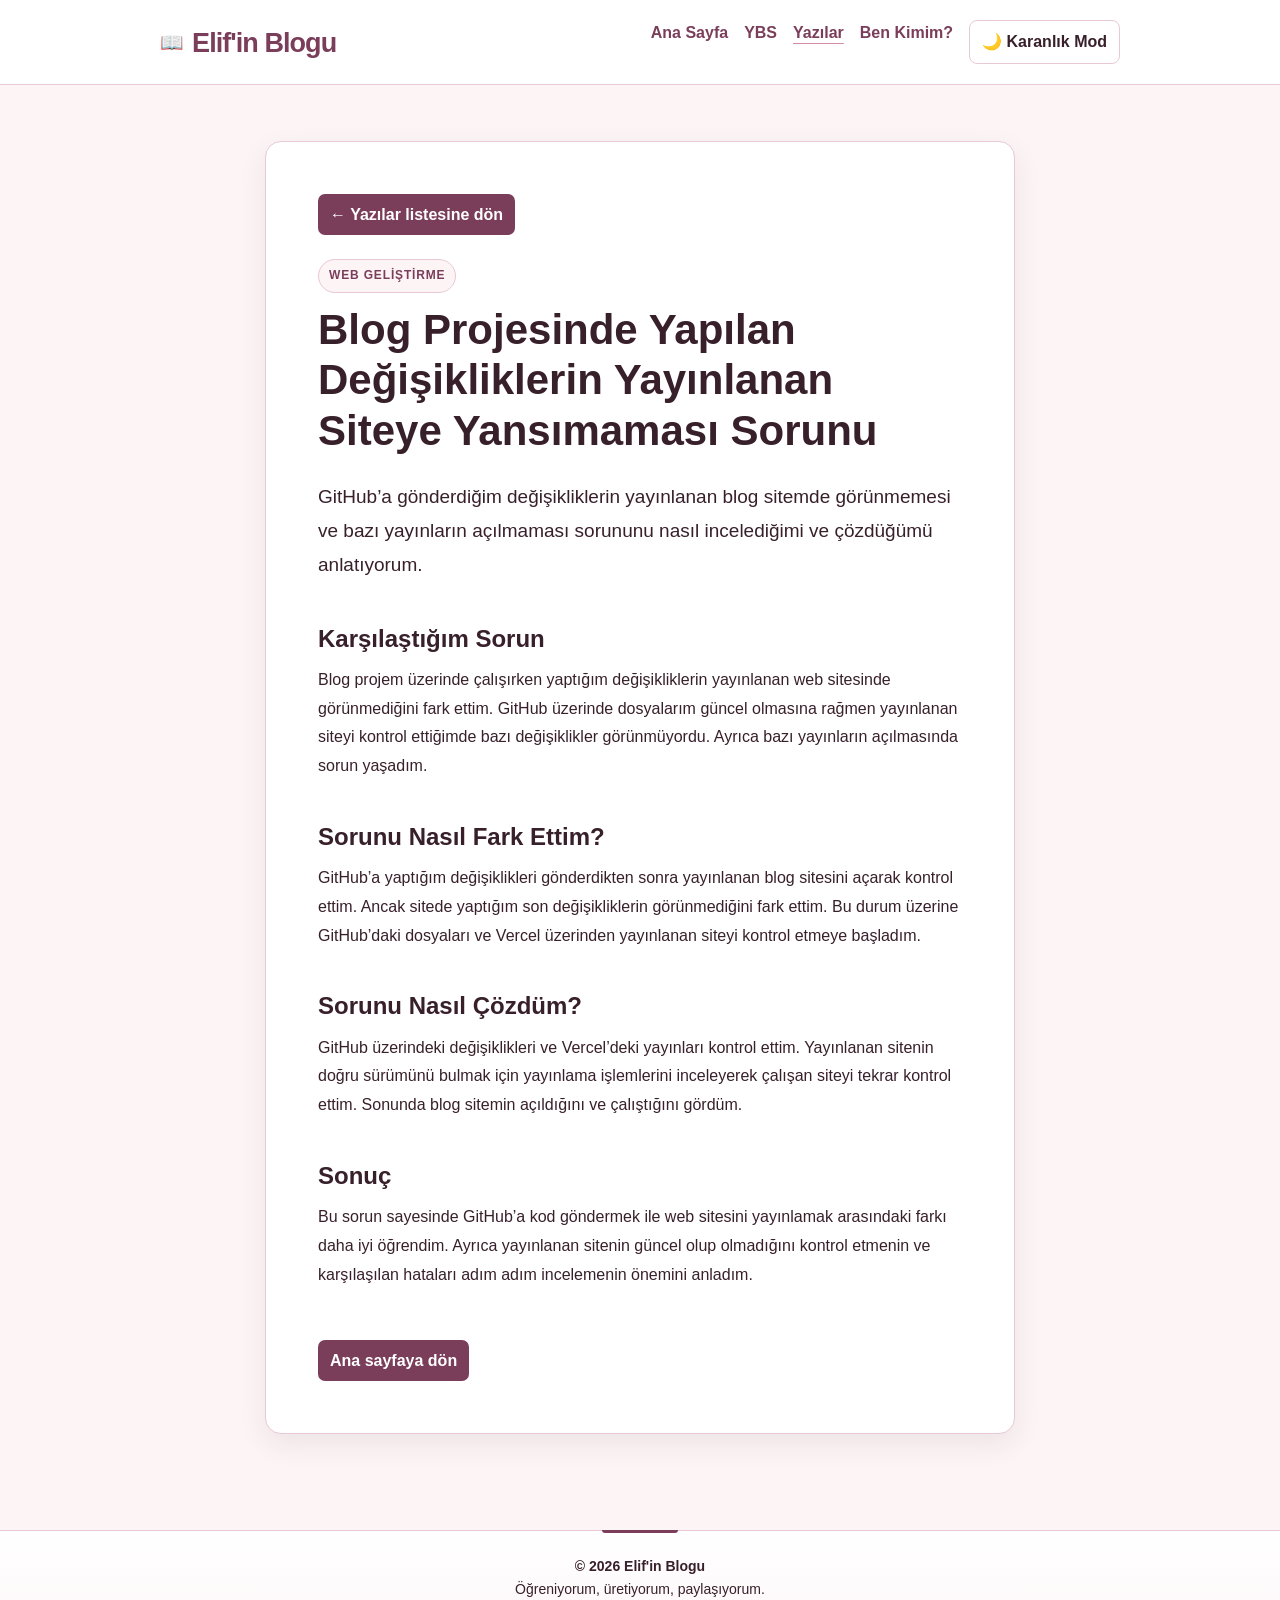
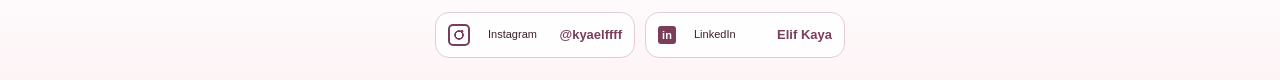
==== blog-yayinlama-sorunu.html @ 29108909 "Complete week 4 blog tasks Co-authored-by: Copilot <223556219+Copilot@users.noreply.github.com>" ====
<!DOCTYPE html>
<html lang="tr">
<head>
    <meta charset="UTF-8">
    <meta name="viewport" content="width=device-width, initial-scale=1.0">
    <title>Blog Projesinde Yapılan Değişikliklerin Yayınlanan Siteye Yansımaması Sorunu | Elif'in Blogu</title>
    <meta name="description" content="GitHub'a gönderilen değişikliklerin yayınlanan blog sitesinde görünmemesi sorununu nasıl incelediğimi ve çözdüğümü anlatıyorum.">
    <meta property="og:title" content="Blog Projesinde Yapılan Değişikliklerin Yayınlanan Siteye Yansımaması Sorunu">
    <meta property="og:description" content="GitHub'daki değişiklikleri ve Vercel'de yayınlanan siteyi kontrol ederek yaşadığım sorunu nasıl çözdüğümü anlatıyorum.">
    <meta property="og:image" content="./software.png">
    <link rel="stylesheet" href="style.css">
    <script src="script.js" defer></script>
</head>
<body>
    <header>
        <nav>
            <h2 class="site-title"><a href="index.html">Elif'in Blogu</a></h2>
            <div class="menu">
                <a href="index.html">Ana Sayfa</a>
                <a href="ybs.html">YBS</a>
                <a href="yazilar.html" aria-current="page">Yazılar</a>
                <a href="hakkimda.html">Ben Kimim?</a>
                <button id="theme-toggle" type="button" aria-pressed="false">🌙 Karanlık Mod</button>
            </div>
        </nav>
    </header>
    <main class="yazi-sayfasi">
        <article class="yazi">
            <div class="geri-don yazi-listesi-ust"><a href="yazilar.html">← Yazılar listesine dön</a></div>
            <p class="etiket">WEB GELİŞTİRME</p>
            <h1>Blog Projesinde Yapılan Değişikliklerin Yayınlanan Siteye Yansımaması Sorunu</h1>
            <p class="ozet">GitHub’a gönderdiğim değişikliklerin yayınlanan blog sitemde görünmemesi ve bazı yayınların açılmaması sorununu nasıl incelediğimi ve çözdüğümü anlatıyorum.</p>

            <h2>Karşılaştığım Sorun</h2>
            <p>Blog projem üzerinde çalışırken yaptığım değişikliklerin yayınlanan web sitesinde görünmediğini fark ettim. GitHub üzerinde dosyalarım güncel olmasına rağmen yayınlanan siteyi kontrol ettiğimde bazı değişiklikler görünmüyordu. Ayrıca bazı yayınların açılmasında sorun yaşadım.</p>

            <h2>Sorunu Nasıl Fark Ettim?</h2>
            <p>GitHub’a yaptığım değişiklikleri gönderdikten sonra yayınlanan blog sitesini açarak kontrol ettim. Ancak sitede yaptığım son değişikliklerin görünmediğini fark ettim. Bu durum üzerine GitHub’daki dosyaları ve Vercel üzerinden yayınlanan siteyi kontrol etmeye başladım.</p>

            <h2>Sorunu Nasıl Çözdüm?</h2>
            <p>GitHub üzerindeki değişiklikleri ve Vercel’deki yayınları kontrol ettim. Yayınlanan sitenin doğru sürümünü bulmak için yayınlama işlemlerini inceleyerek çalışan siteyi tekrar kontrol ettim. Sonunda blog sitemin açıldığını ve çalıştığını gördüm.</p>

            <h2>Sonuç</h2>
            <p>Bu sorun sayesinde GitHub’a kod göndermek ile web sitesini yayınlamak arasındaki farkı daha iyi öğrendim. Ayrıca yayınlanan sitenin güncel olup olmadığını kontrol etmenin ve karşılaşılan hataları adım adım incelemenin önemini anladım.</p>

            <div class="geri-don">
                <a href="index.html">Ana sayfaya dön</a>
            </div>
        </article>
    </main>
    <footer>
        <p>© 2026 Elif'in Blogu</p>
        <p>Öğreniyorum, üretiyorum, paylaşıyorum.</p>
        <p><a href="https://www.instagram.com/kyaelffff/" target="_blank" rel="noopener noreferrer"><span>Instagram</span><strong>@kyaelffff</strong></a></p>
        <p><a href="https://www.linkedin.com/in/elif-kaya-b58777379" target="_blank" rel="noopener noreferrer"><span>LinkedIn</span><strong>Elif Kaya</strong></a></p>
    </footer>
</body>
</html>
---- style.css ----
﻿* {
    box-sizing: border-box;
    margin: 0;
    padding: 0;
}

body {
    font-family: Arial, sans-serif;
    background-color: #FDF4F6;
    color: #38202A;
    line-height: 1.6;
}


/* MENÜ */

header {
    border-bottom: 1px solid #E8C9D5;
    background-color: #ffffff;
}

nav {
    max-width: 1000px;
    margin: auto;
    padding: 20px;

    display: flex;
    justify-content: space-between;
    align-items: center;
    gap: clamp(24px, 4vw, 48px);
}

nav h2 {
    color: #38202A;
}

.site-title {
    flex: 0 1 auto;
    color: #38202A;
    font-family: "Segoe UI", Arial, sans-serif;
    font-size: 27px;
    font-weight: 750;
    letter-spacing: -.035em;
    line-height: 1.2;
}

.site-title a {
    display: inline-flex;
    align-items: center;
    gap: 9px;
    color: inherit;
    text-decoration: none;
    transition: color .2s ease;
    white-space: nowrap;
}

a {
    transition: color .2s ease, text-decoration-color .2s ease;
}

.site-title a::before {
    content: "📖";
    display: inline-block;
    font-family: "Segoe UI Emoji", "Apple Color Emoji", sans-serif;
    font-size: 19px;
    line-height: 1;
}

.site-title a:hover,
.site-title a:focus-visible {
    color: #38202A;
    text-decoration: none;
}

.menu {
    display: flex;
    gap: 20px;
}

.menu a {
    text-decoration: none;
    color: #38202A;
    font-weight: 700;
}

.menu a:hover {
    color: #38202A;
}

.menu a[aria-current="page"] {
    text-decoration: underline;
    text-decoration-color: #38202A;
    text-decoration-thickness: 2px;
    text-underline-offset: 5px;
}

a:focus-visible,
button:focus-visible,
input:focus-visible,
textarea:focus-visible,
select:focus-visible {
    outline: 3px solid #7A3E5A;
    outline-offset: 3px;
}


/* ANA SAYFA */

.hero {
    max-width: 900px;
    margin: auto;
    padding: 100px 20px;
}

.etiket {
    color: #38202A;
    font-size: 13px;
    font-weight: bold;
    letter-spacing: 1px;
}

.hero h1 {
    font-size: 55px;
    line-height: 1.1;
    margin: 15px 0;
}

.hero p {
    max-width: 600px;
    color: #38202A;
    margin-bottom: 25px;
}

.hero-mobil {
    display: none;
}

.buton {
    display: inline-block;
    background-color: #38202A;
    color: white;
    padding: 10px 18px;
    border-radius: 8px;
    text-decoration: none;
}


/* BÖLÜMLER */

.amac,
.one-cikan,
.son-yazilar {
    max-width: 900px;
    margin: auto;
    padding: 70px 20px;
}

.amac {
    text-align: center;
    background-color: white;
}

.amac h2,
.one-cikan h2,
.son-yazilar h2 {
    font-size: 35px;
    margin: 10px 0;
}

.amac-mobil {
    display: none;
}

.amac p:last-child,
.one-cikan p {
    color: #38202A;
}


/* KARTLAR */

.kartlar {
    display: flex;
    gap: 20px;
    margin-top: 30px;
}

.kart {
    background-color: white;
    border: 1px solid #E8C9D5;
    border-radius: 12px;
    padding: 0;
    flex: 1;
    overflow: hidden;
}

.kart-kapak {
    display: grid;
    width: 100%;
    height: 210px;
    place-items: center;
    padding: 20px;
    box-sizing: border-box;
    background: radial-gradient(circle at 80% 15%, #D48CA5 0, transparent 34%), linear-gradient(135deg, #D48CA5, #D48CA5);
}

.kod-penceresi {
    width: min(100%, 390px);
    padding: 0 16px 13px;
    border: 1px solid rgba(56, 32, 42, .16);
    border-radius: 11px;
    background: rgba(255, 255, 255, .94);
    box-shadow: 0 12px 28px rgba(56, 32, 42, .13);
    transform: rotate(-2deg);
}

.kod-pencere-noktalar {
    display: flex;
    align-items: center;
    gap: 5px;
    height: 34px;
    border-bottom: 1px solid #E8C9D5;
    margin-bottom: 8px;
}

.kod-pencere-noktalar i {
    width: 7px;
    height: 7px;
    border-radius: 50%;
    background: #38202A;
}

.kod-pencere-noktalar i:nth-child(2) { background: #D48CA5; }
.kod-pencere-noktalar i:nth-child(3) { background: #D48CA5; }

.kod-pencere-noktalar span {
    margin-left: auto;
    color: var(--metin-rengi);
    font: 10px/1.2 monospace;
}

.kod-satiri {
    display: flex;
    gap: 13px;
    min-height: 22px;
    align-items: center;
    font: 12px/1.4 monospace;
}

.kod-satiri b {
    width: 12px;
    color: var(--metin-rengi);
    text-align: right;
    font-weight: 400;
}

.kod-satiri code { color: #38202A; }
.kod-satiri em { color: #38202A; font-style: normal; }
.kod-satiri strong { color: var(--metin-rengi); font-weight: 500; }
.kod-satiri mark { color: #38202A; background: #FDF4F6; border: 1px solid #D48CA5; border-radius: 3px; padding: 1px 4px; }

.kart-icerik {
    padding: 20px 30px 30px;
    text-align: center;
}

.kart-etiket {
    width: fit-content;
    margin: 0 auto 16px;
    padding: 6px 14px;
    border-radius: 999px;
    background: #FDF4F6;
    color: #38202A;
    font-size: 13px;
}

.kart h3 {
    margin: 10px 0 20px;
}

.kart-icerik h3 {
    margin: 18px 0 28px;
    line-height: 1.4;
}

.kart-icerik a {
    display: inline-block;
}

.kart a,
.one-cikan a {
    color: #38202A;
    text-decoration: none;
    font-weight: bold;
}

.proje-vitrin {
    max-width: 1000px;
    margin: 20px auto;
    padding: 56px 28px;
    display: grid;
    grid-template-columns: 1fr 1fr;
    align-items: center;
    gap: 42px;
    border: 1px solid #E8C9D5;
    border-radius: 22px;
    background: linear-gradient(135deg, #FDF4F6 0%, #fff 72%);
}

.gun-notu-baslik {
    display: flex;
    align-items: end;
    justify-content: space-between;
    gap: 16px;
    margin-bottom: 22px;
}

.gun-notu-baslik h2 {
    margin-bottom: 0;
}

.not-tarih {
    padding: 7px 11px;
    border: 1px solid #E8C9D5;
    border-radius: 999px;
    background: #fff;
    color: #38202A;
    font-size: 10px;
    font-weight: bold;
    letter-spacing: .07em;
}

.gun-notu-karti {
    position: relative;
    display: grid;
    grid-template-columns: 58px minmax(0, 1fr) 150px;
    align-items: center;
    gap: 22px;
    padding: 28px;
    overflow: hidden;
    border: 1px solid #E8C9D5;
    border-radius: 20px;
    background: radial-gradient(circle at 100% 0, #F8E1E9 0, transparent 34%), #fff;
    box-shadow: 0 14px 35px rgba(56, 32, 42, .08);
}

.not-simge {
    width: 58px;
    height: 58px;
    display: grid;
    place-items: center;
    border-radius: 16px;
    background: #FDF4F6;
    color: #38202A;
    font-family: Consolas, "Courier New", monospace;
    font-size: 20px;
    font-weight: bold;
}

.not-konu {
    margin-bottom: 5px;
    color: #38202A;
    font-size: 10px;
    font-weight: bold;
    letter-spacing: .1em;
}

.not-icerik h3 {
    margin-bottom: 8px;
    color: #38202A;
    font-size: 21px;
    line-height: 1.3;
}

.not-icerik > p:not(.not-konu) {
    color: #38202A;
    font-size: 14px;
}

.not-icerik a {
    display: inline-block;
    margin-top: 14px;
    color: #38202A;
    font-size: 14px;
    font-weight: bold;
    text-decoration: none;
}

.not-icerik a:hover,
.not-icerik a:focus-visible {
    text-decoration: underline;
}

.not-mini-ornek {
    display: grid;
    gap: 7px;
    padding: 14px;
    border: 1px solid #E8C9D5;
    border-radius: 13px;
    background: rgba(255, 255, 255, .8);
}

.not-mini-ornek span {
    margin-bottom: 3px;
    color: #38202A;
    font-size: 9px;
    font-weight: bold;
    letter-spacing: .08em;
}

.not-mini-ornek b {
    padding: 5px 8px;
    border-radius: 6px;
    background: #FDF4F6;
    color: #38202A;
    font-family: Consolas, "Courier New", monospace;
    font-size: 12px;
}

.proje-aciklama h2 {
    margin: 8px 0 12px;
    font-size: 34px;
    line-height: 1.2;
}

.proje-aciklama > p:not(.etiket) {
    margin-bottom: 16px;
    color: #38202A;
}

.proje-etiketleri {
    display: flex;
    flex-wrap: wrap;
    gap: 8px;
    margin: 18px 0;
}

.proje-etiketleri span {
    padding: 6px 11px;
    border: 1px solid #E8C9D5;
    border-radius: 999px;
    background: #fff;
    color: #38202A;
    font-size: 13px;
    font-weight: bold;
}

.proje-aciklama .proje-notu {
    font-size: 14px;
}

.proje-vitrin .buton {
    margin-top: 4px;
}

.proje-onizleme {
    overflow: hidden;
    border: 1px solid #E8C9D5;
    border-radius: 16px;
    background: #fff;
    box-shadow: 0 20px 45px rgba(56, 32, 42, .16);
    transform: rotate(1.5deg);
}

.onizleme-ust {
    height: 42px;
    padding: 0 13px;
    display: flex;
    align-items: center;
    gap: 6px;
    border-bottom: 1px solid #E8C9D5;
    background: var(--sayfa-arkaplan);
}

.onizleme-ust span {
    width: 8px;
    height: 8px;
    border-radius: 50%;
    background: #D48CA5;
}

.onizleme-ust span:first-child {
    background: #38202A;
}

.onizleme-ust span:nth-child(2) {
    background: #D48CA5;
}

.onizleme-ust span:nth-child(3) {
    background: #D48CA5;
}

.onizleme-ust p {
    flex: 1;
    margin-left: 8px;
    color: var(--metin-rengi);
    font-size: 12px;
    text-align: center;
}

.onizleme-icerik {
    min-height: 260px;
    padding: 30px;
    background: radial-gradient(circle at 90% 12%, var(--kenarlik-rengi) 0, transparent 34%), var(--kart-arkaplan);
}

.onizleme-etiket {
    color: #38202A;
    font-size: 10px;
    font-weight: bold;
    letter-spacing: 1px;
}

.onizleme-icerik h3 {
    max-width: 280px;
    margin: 10px 0;
    font-size: 27px;
    line-height: 1.2;
}

.onizleme-icerik > p:not(.onizleme-etiket) {
    color: #38202A;
    font-size: 14px;
}

.onizleme-kartlar {
    display: flex;
    gap: 12px;
    margin-top: 22px;
}

.onizleme-kartlar div {
    min-width: 112px;
    padding: 12px;
    display: grid;
    gap: 5px;
    border: 1px solid #E8C9D5;
    border-radius: 10px;
    background: rgba(255, 255, 255, .88);
}

.onizleme-kartlar span {
    color: var(--metin-rengi);
    font-size: 11px;
}

.onizleme-kartlar strong {
    font-size: 13px;
}


/* DİĞER SAYFALAR */

.sayfa-baslik {
    text-align: center;
    padding: 80px 20px;
}

.sayfa-baslik h1 {
    font-size: 50px;
    margin: 10px;
}

.sayfa-baslik p:last-child {
    color: #38202A;
}


/* HAKKIMDA */

.hakkimda {
    max-width: 900px;
    margin: auto;
    padding: 20px;

    display: grid;
    grid-template-columns: 1fr 1fr;
    gap: 20px;
}

.hakkimda article {
    background-color: white;
    padding: 25px;
    border-radius: 12px;
    border: 1px solid #E8C9D5;
}

.hakkimda .profil-karti {
    grid-column: 1 / -1;
    display: flex;
    align-items: center;
    gap: 28px;
}

.profil-foto {
    width: 190px;
    height: 190px;
    flex: 0 0 190px;
    object-fit: cover;
    object-position: center 35%;
    border-radius: 50%;
    border: 5px solid #D48CA5;
}

.hakkimda h2 {
    margin-bottom: 10px;
}

.hakkimda p,
.hakkimda li {
    color: #38202A;
}

.ybs-icerik {
    max-width: 900px;
    margin: auto;
    padding: 20px;
}

.ybs-karti {
    background-color: var(--kart-arkaplan);
    padding: 25px;
    border-radius: 12px;
    border: 1px solid #E8C9D5;
    margin-bottom: 20px;
}

.ybs-karti h2 {
    margin-bottom: 12px;
}

.ybs-karti p {
    color: var(--metin-rengi);
}

.ybs-karti .ybs-kaynak {
    margin-top: 18px;
    font-size: 14px;
}

.ybs-kariyer-alanlari > h2:not(:first-child) {
    margin-top: 32px;
}

.ybs-kariyer-alani {
    padding: 15px 0;
    border-bottom: 1px solid #E8C9D5;
}

.ybs-kariyer-alani:last-child {
    border-bottom: 0;
}

.ybs-kariyer-alani h3 {
    margin-bottom: 5px;
    font-size: 17px;
}

.ybs-alan-icerik {
    display: grid;
    grid-template-columns: minmax(0, 1fr) 120px;
    align-items: center;
    gap: 16px;
}

.ybs-alan-gorseli {
    display: block;
    width: 120px;
    height: 120px;
    object-fit: cover;
    border-radius: 8px;
}

.ybs-kariyer-alani p {
    color: var(--metin-rengi);
}

.ybs-kariyer-alanlari {
    display: grid;
    grid-template-columns: repeat(2, minmax(0, 1fr));
    gap: 14px;
    padding: 28px;
    border: 0;
    background: transparent;
}

.ybs-kariyer-alanlari > h2,
.ybs-kategori-nav {
    grid-column: 1 / -1;
}

.ybs-kariyer-alanlari > h2 {
    margin: 20px 0 2px;
    padding-left: 12px;
    border-left: 4px solid #38202A;
}

.ybs-kategori-nav {
    width: 100%;
    max-width: none;
    margin: 0 0 8px;
    padding: 0;
    justify-content: flex-start;
    flex-wrap: wrap;
}

.ybs-kategori-nav a {
    padding: 9px 14px;
    border: 1px solid #E8C9D5;
    border-radius: 999px;
    background: var(--kart-arkaplan);
    color: var(--metin-rengi);
    font-size: 14px;
    font-weight: bold;
    text-decoration: none;
    transition: background-color .2s ease, transform .2s ease;
}

.ybs-kategori-nav a:hover {
    background: #FDF4F6;
    border-color: #D48CA5;
    transform: translateY(-2px);
}

.ybs-kariyer-alani {
    min-width: 0;
    margin: 0;
    padding: 18px;
    border: 1px solid #E8C9D5;
    border-radius: 14px;
    background: var(--kart-arkaplan);
    box-shadow: 0 5px 18px rgba(56, 32, 42, .05);
    transition: transform .2s ease, box-shadow .2s ease;
}

.ybs-kariyer-alani:hover {
    transform: translateY(-4px);
    box-shadow: 0 12px 26px rgba(56, 32, 42, .12);
}

.ybs-kariyer-alani h3 {
    color: var(--baslik-rengi);
    line-height: 1.35;
}

.ybs-alan-icerik {
    grid-template-columns: minmax(0, 1fr) 88px;
    gap: 12px;
}

.ybs-alan-gorseli {
    width: 88px;
    height: 88px;
    border-radius: 12px;
}
@media (max-width: 420px) {
    .ybs-kariyer-alanlari {
        padding: 12px;
        gap: 12px;
    }

    .ybs-alan-icerik {
        grid-template-columns: minmax(0, 1fr) 64px;
    }

    .ybs-alan-gorseli {
        width: 64px;
        height: 64px;
    }
}



@media (max-width: 700px) {
    .ybs-kariyer-alanlari {
        grid-template-columns: 1fr;
    }
}

.yazi-kaynaklar {
    margin: 36px 0 8px;
    padding: 20px;
    border: 1px solid var(--kenarlik-rengi);
    border-radius: 14px;
    background: linear-gradient(135deg, #FDF4F6, #FFFFFF);
}

.yazi-kaynaklar h2 {
    margin: 0 0 14px;
    font-size: 19px;
}

.yazi-kaynaklar ul {
    display: flex;
    flex-wrap: wrap;
    gap: 10px;
    list-style: none;
}

.yazi-kaynaklar a {
    display: inline-flex;
    align-items: center;
    gap: 8px;
    min-height: 40px;
    padding: 8px 13px;
    border: 1px solid var(--kenarlik-rengi);
    border-radius: 999px;
    background: var(--kart-arkaplan);
    color: var(--ana-renk);
    font-size: 14px;
    font-weight: 700;
    text-decoration: none;
    transition: background-color .2s ease, border-color .2s ease, color .2s ease, transform .2s ease;
}

.yazi-kaynaklar a::after {
    content: "↗";
    font-size: 13px;
}

.yazi-kaynaklar a:hover,
.yazi-kaynaklar a:focus-visible {
    transform: translateY(-1px);
    border-color: var(--buton-hover);
    background: var(--buton-hover);
    color: #FFFFFF;
}

.ybs-karti .ybs-kaynak {
    padding: 12px 14px;
    border-left: 3px solid var(--ikincil-renk);
    border-radius: 0 8px 8px 0;
    background: #FDF4F6;
}

.ybs-karti .ybs-kaynak a {
    color: var(--ana-renk);
    font-weight: 700;
    text-decoration-color: var(--ikincil-renk);
    text-underline-offset: 3px;
}

.ybs-karti .ybs-kaynak a:hover,
.ybs-karti .ybs-kaynak a:focus-visible {
    color: var(--buton-hover);
}

@media (max-width: 480px) {
    .yazi-kaynaklar {
        padding: 16px;
    }
}

@media (prefers-reduced-motion: reduce) {
    .ybs-kategori-nav a,
    .ybs-kariyer-alani {
        transition: none;
    }
}


/* YAZILAR */

.yazi-filtreleri {
    display: flex;
    flex-wrap: wrap;
    justify-content: center;
    gap: 10px;
    max-width: 900px;
    margin: 0 auto;
    padding: 0 20px;
}

.yazilar-sayfasi .sayfa-baslik {
    max-width: 940px;
    margin: 0 auto;
    padding: 48px 20px 28px;
}

.yazilar-sayfasi .sayfa-baslik h1 {
    font-size: 42px;
}

.yazi-filtre-dugmesi {
    min-height: 42px;
    padding: 8px 16px;
    border: 1px solid var(--kenarlik-rengi);
    border-radius: 999px;
    background: var(--kart-arkaplan);
    color: var(--buton-rengi);
    font: inherit;
    font-weight: bold;
    cursor: pointer;
    transition: background-color .2s ease, color .2s ease, border-color .2s ease;
}

.yazi-filtre-dugmesi:hover,
.yazi-filtre-dugmesi.aktif {
    border-color: var(--buton-hover);
    background: var(--buton-hover);
    color: #FFFFFF;
}

.yazi-karti[hidden] {
    display: none;
}

.yazi-listesi {
    max-width: 900px;
    margin: auto;
    padding: 16px 20px 36px;

    display: grid;
    grid-template-columns: 1fr 1fr;
    gap: 16px;
}

.yazi-listesi #yazilar-yukleniyor {
    grid-column: 1 / -1;
    text-align: center;
}

.yazi-listesi label[for="arama"],
.yazi-listesi #arama {
    grid-column: 1 / -1;
    justify-self: center;
    width: min(100%, 520px);
    box-sizing: border-box;
}

.yazi-listesi label[for="arama"] {
    margin-bottom: -12px;
    color: var(--buton-rengi);
    font-weight: bold;
    text-align: center;
}

.yazi-listesi #arama {
    min-height: 46px;
    padding: 10px 16px;
    border: 1px solid var(--kenarlik-rengi);
    border-radius: 999px;
    background: var(--kart-arkaplan);
    color: var(--buton-hover);
    font: inherit;
    box-shadow: 0 2px 8px rgba(84, 38, 61, 0.08);
    transition: border-color .2s ease, box-shadow .2s ease;
}

.yazi-listesi #arama:focus {
    border-color: var(--buton-hover);
    outline: none;
    box-shadow: 0 0 0 3px rgba(84, 38, 61, 0.14);
}

.yazi-karti {
    display: flex;
    flex-direction: column;
    background-color: white;
    border: 1px solid #E8C9D5;
    border-radius: 12px;
    padding: 25px;
}

@media (max-width: 420px) {
    .yazi-filtreleri {
        gap: 8px;
        padding: 0 16px;
    }

    .yazi-filtre-dugmesi {
        flex: 1 1 calc(50% - 8px);
    }
}

.yazi-karti h2 {
    margin: 10px 0;
}

.yazi-karti p:not(.etiket) {
    margin-bottom: 24px;
    color: #38202A;
}

.yazi-karti a {
    display: inline-block;
    margin-top: auto;
    padding-top: 15px;
    color: #38202A;
    text-decoration: none;
    font-weight: bold;
}


/* YAZI SAYFASI */

.yazi-sayfasi {
    position: relative;
    overflow: hidden;
}

.yazi-arkaplan-kodlari {
    position: absolute;
    inset: 0;
    max-width: 1120px;
    margin: auto;
    pointer-events: none;
    color: #38202A;
    opacity: .32;
}

.yazi-arkaplan-kodlari span {
    position: absolute;
    font: 13px/1.2 monospace;
    white-space: nowrap;
}

.yazi-arkaplan-kodlari span:nth-child(1) { top: 8%; left: 3%; transform: rotate(-8deg); }
.yazi-arkaplan-kodlari span:nth-child(2) { top: 16%; right: 2%; transform: rotate(7deg); }
.yazi-arkaplan-kodlari span:nth-child(3) { top: 30%; left: 1%; transform: rotate(5deg); }
.yazi-arkaplan-kodlari span:nth-child(4) { top: 39%; right: 1%; transform: rotate(-7deg); }
.yazi-arkaplan-kodlari span:nth-child(5) { top: 52%; left: 3%; transform: rotate(-5deg); }
.yazi-arkaplan-kodlari span:nth-child(6) { top: 63%; right: 2%; transform: rotate(8deg); }
.yazi-arkaplan-kodlari span:nth-child(7) { top: 76%; left: 1%; transform: rotate(6deg); }
.yazi-arkaplan-kodlari span:nth-child(8) { top: 88%; right: 3%; transform: rotate(-6deg); }
.yazi-arkaplan-kodlari span:nth-child(9) { top: 23%; left: 6%; transform: rotate(-4deg); }
.yazi-arkaplan-kodlari span:nth-child(10) { top: 47%; right: 5%; transform: rotate(5deg); }
.yazi-arkaplan-kodlari span:nth-child(11) { top: 70%; right: 4%; transform: rotate(-4deg); }
.yazi-arkaplan-kodlari span:nth-child(12) { top: 94%; left: 5%; transform: rotate(5deg); }
.yazi-arkaplan-kodlari span:nth-child(13) { top: 13%; left: 12%; transform: rotate(4deg); }
.yazi-arkaplan-kodlari span:nth-child(14) { top: 26%; right: 11%; transform: rotate(-5deg); }
.yazi-arkaplan-kodlari span:nth-child(15) { top: 44%; left: 10%; transform: rotate(-4deg); }
.yazi-arkaplan-kodlari span:nth-child(16) { top: 58%; right: 10%; transform: rotate(5deg); }
.yazi-arkaplan-kodlari span:nth-child(17) { top: 82%; left: 11%; transform: rotate(4deg); }
.yazi-arkaplan-kodlari span:nth-child(18) { top: 79%; right: 10%; transform: rotate(-4deg); }

@media (max-width: 900px) {
    .yazi-arkaplan-kodlari {
        opacity: .2;
    }
}

@media (max-width: 700px) {
    .yazi-arkaplan-kodlari {
        display: none;
    }
}

.yazi {
    position: relative;
    z-index: 1;
    max-width: 750px;
    margin: 56px auto;
    padding: clamp(32px, 6vw, 52px);
    border: 1px solid var(--kenarlik-rengi);
    border-radius: 16px;
    background: var(--kart-arkaplan);
    box-shadow: 0 10px 28px var(--golge);
}

.yazi > .etiket {
    display: inline-block;
    margin-bottom: 12px;
    padding: 5px 10px;
    border: 1px solid var(--kenarlik-rengi);
    border-radius: 999px;
    background: var(--sayfa-arkaplan);
    color: var(--ana-renk);
    font-size: 12px;
    letter-spacing: .07em;
}

.yazi h1 {
    font-size: clamp(32px, 4vw, 42px);
    line-height: 1.2;
    margin: 0 0 24px;
}

.ozet {
    color: #38202A;
    font-size: 19px;
    margin-bottom: 50px;
}

.yazi h2 {
    margin-top: 40px;
    margin-bottom: 12px;
    line-height: 1.3;
}

.yazi h3 {
    margin: 28px 0 10px;
    color: var(--baslik-rengi);
    line-height: 1.35;
}

.yazi p {
    color: #38202A;
    margin-bottom: 18px;
    line-height: 1.8;
}

.yazi p:last-of-type {
    margin-bottom: 0;
}

pre {
    position: relative;
    margin: 24px 0;
    padding: 50px 22px 22px;
    overflow-x: auto;
    border: 1px solid #38202A;
    border-radius: 14px;
    background: linear-gradient(145deg, #38202A, #38202A);
    color: #FDF4F6;
    box-shadow: 0 12px 28px rgba(56, 32, 42, .16);
}

pre::before {
    content: "ÖRNEK KOD";
    position: absolute;
    top: 0;
    right: 0;
    left: 0;
    height: 36px;
    padding: 8px 15px;
    border-bottom: 1px solid rgba(255, 255, 255, .09);
    background: rgba(255, 255, 255, .035);
    color: #F8E1E9;
    font-family: Arial, sans-serif;
    font-size: 11px;
    font-weight: bold;
    letter-spacing: .09em;
}

pre::after {
    display: none;
}

pre code {
    color: #F8E1E9;
    font-family: Consolas, "Courier New", monospace;
    font-size: 14px;
    line-height: 1.8;
}

.yazi p code,
.yazi li code {
    padding: 2px 6px;
    border: 1px solid #E8C9D5;
    border-radius: 5px;
    background: #FDF4F6;
    color: #38202A;
    font-family: Consolas, "Courier New", monospace;
    font-size: .92em;
}

.kod-ornek {
    display: grid;
    grid-template-columns: minmax(0, 1fr) minmax(220px, .8fr);
    align-items: stretch;
    gap: 14px;
    margin: 24px 0;
}

.kod-ornek pre {
    min-width: 0;
    margin: 0;
}

.kod-onizleme {
    min-width: 0;
    padding: 16px;
    border: 1px solid #E8C9D5;
    border-radius: 14px;
    background: linear-gradient(145deg, #fff, #FDF4F6);
    box-shadow: 0 10px 24px rgba(56, 32, 42, .07);
}

.onizleme-baslik {
    display: block;
    margin-bottom: 14px;
    color: #38202A;
    font-size: 10px;
    font-weight: bold;
    letter-spacing: .09em;
}

.ornek-section,
.ornek-yazi-karti {
    padding: 16px;
    border: 1px solid #E8C9D5;
    border-radius: 11px;
    background: #fff;
}

.ornek-section > strong,
.buyuk-ornek-kart > strong {
    display: block;
    margin: 5px 0 12px;
    color: #38202A;
    font-size: 17px;
    line-height: 1.35;
}

.ornek-etiket {
    display: block;
    color: #38202A;
    font-size: 9px;
    font-weight: bold;
    letter-spacing: .08em;
}

.ornek-yazi-karti {
    display: grid;
    gap: 7px;
    color: #38202A;
    font-size: 12px;
}

.ornek-yazi-karti > b:first-child {
    color: #38202A;
}

.buyuk-ornek-kart .ornek-link {
    color: #38202A;
}

.ornek-vitrin {
    display: grid;
    grid-template-columns: 1.2fr .8fr;
    align-items: center;
    gap: 10px;
    min-height: 150px;
    padding: 16px;
    border: 1px solid #E8C9D5;
    border-radius: 11px;
    background: linear-gradient(135deg, #F8E1E9, #fff 75%);
}

.ornek-vitrin > div:first-child {
    display: grid;
    gap: 6px;
}

.ornek-vitrin strong {
    color: #38202A;
    font-size: 14px;
    line-height: 1.3;
}

.ornek-vitrin > div:first-child > span:last-child {
    color: #38202A;
    font-size: 11px;
}

.ornek-ekran {
    position: relative;
    min-height: 86px;
    padding: 22px 8px 8px;
    display: flex;
    align-items: center;
    justify-content: center;
    border: 1px solid #E8C9D5;
    border-radius: 8px;
    background: radial-gradient(circle at 80% 10%, #E8C9D5, transparent 55%), #fff;
    color: #38202A;
    font-size: 10px;
    font-weight: bold;
    text-align: center;
}

.ornek-ekran i {
    position: absolute;
    top: 8px;
    left: 8px;
    width: 6px;
    height: 6px;
    border-radius: 50%;
    background: #38202A;
}

.ornek-ekran i:nth-child(2) { left: 18px; background: #D48CA5; }
.ornek-ekran i:nth-child(3) { left: 28px; background: #D48CA5; }

@media (max-width: 700px) {
    .kod-ornek {
        grid-template-columns: 1fr;
    }

    .kod-ornek pre {
        padding-right: 16px;
        padding-left: 16px;
    }
}

.ekran-goruntusu {
    text-align: center;
    margin-top: 20px;
}

.geri-don {
    margin-top: 50px;
}

.geri-don a {
    color: #38202A;
    text-decoration: none;
    font-weight: bold;
}

.geri-don {
    display: flex;
    flex-wrap: wrap;
    gap: 16px;
}

img,
video,
iframe {
    max-width: 100%;
    height: auto;
}

main,
section,
article,
nav,
footer {
    min-width: 0;
}

.yazi,
.hakkimda article,
.yazi-karti,
.kart {
    overflow-wrap: anywhere;
}

.ekran-goruntusu img {
    display: inline-block;
    width: min(100%, 600px);
    height: auto;
}


/* FOOTER */

footer {
    position: relative;
    margin-top: 40px;
    padding: 24px max(24px, calc((100% - 900px) / 2)) 22px;
    display: flex;
    flex-wrap: wrap;
    justify-content: center;
    align-items: center;
    gap: 8px 10px;
    border-top: 1px solid #E8C9D5;
    background: radial-gradient(ellipse at 50% 0, #F8E1E9 0, transparent 55%), #fff;
    color: #38202A;
    font-size: 14px;
    text-align: center;
}

footer::before {
    content: "";
    position: absolute;
    top: -1px;
    left: 50%;
    width: 76px;
    height: 3px;
    border-radius: 0 0 4px 4px;
    background: #38202A;
    transform: translateX(-50%);
}

footer p:first-child {
    flex-basis: 100%;
    color: #38202A;
    font-weight: bold;
}

footer p:nth-child(2) {
    flex-basis: 100%;
    margin-top: -8px;
    margin-bottom: 4px;
    text-align: center;
}

footer p:nth-child(n + 3) {
    width: 200px;
    max-width: 100%;
    padding: 0;
    overflow: hidden;
    border: 1px solid #E8C9D5;
    border-radius: 14px;
    background: rgba(255, 255, 255, .92);
    transition: transform .2s ease, border-color .2s ease, box-shadow .2s ease;
}

footer p:nth-child(4) {
    margin: 0;
}

footer a {
    color: #38202A;
    font-weight: bold;
    text-decoration: none;
}

footer a[href*="instagram.com"]::before,
footer a[href*="linkedin.com"]::before {
    display: inline-flex;
    width: 18px;
    height: 18px;
    margin-right: 8px;
    align-items: center;
    justify-content: center;
    vertical-align: middle;
}

footer a[href*="instagram.com"]::before {
    border: 2px solid currentColor;
    border-radius: 5px;
    background:
        radial-gradient(circle, transparent 0 3px, currentColor 3.5px 4.5px, transparent 5px),
        radial-gradient(circle at 68% 29%, currentColor 0 1px, transparent 1.5px);
    content: "";
}

footer a[href*="linkedin.com"]::before {
    border-radius: 3px;
    background: var(--buton-rengi);
    color: #FFFFFF;
    content: "in";
    font-size: 11px;
    line-height: 1;
}

footer p:nth-child(n + 3) a {
    min-height: 44px;
    padding: 8px 12px;
    display: flex;
    align-items: center;
    justify-content: space-between;
    gap: 10px;
}

footer p:nth-child(n + 3) a span {
    color: #38202A;
    font-size: 11px;
    font-weight: normal;
}

footer p:nth-child(n + 3) a strong {
    margin-left: auto;
    font-size: 13px;
}

footer p:nth-child(n + 3):hover {
    transform: translateY(-3px);
    border-color: #E8C9D5;
    box-shadow: 0 8px 18px rgba(56, 32, 42, .09);
}

footer a:hover,
footer a:focus-visible {
    color: var(--buton-hover);
    text-decoration: underline;
}


/* TELEFON */

@media (max-width: 700px) {

    nav {
        flex-direction: column;
        gap: 15px;
    }

    .menu {
        flex-wrap: wrap;
        justify-content: center;
    }

    .hero h1 {
        font-size: 40px;
    }

    .hero-masaustu {
        display: none;
    }

    .hero-mobil {
        display: block;
    }

    .amac-masaustu {
        display: none;
    }

    .amac-mobil {
        display: block;
    }

    .kartlar {
        flex-direction: column;
    }

    .hakkimda,
    .yazi-listesi {
        grid-template-columns: 1fr;
    }

    .hakkimda .profil-karti {
        grid-column: auto;
        flex-direction: column;
        align-items: flex-start;
    }

    .profil-foto {
        width: 160px;
        height: 160px;
        flex-basis: 160px;
        align-self: center;
    }

    .yazi h1 {
        font-size: 38px;
    }

    .menu {
        width: 100%;
        gap: 10px 16px;
    }

    .hero {
        padding: 64px 20px;
    }

    .proje-vitrin {
        grid-template-columns: 1fr;
        gap: 28px;
        margin: 12px;
        padding: 30px 20px;
    }

    .gun-notu-baslik {
        align-items: flex-start;
        flex-direction: column;
    }

    .gun-notu-karti {
        grid-template-columns: 46px minmax(0, 1fr);
        gap: 16px;
        padding: 20px;
    }

    .not-simge {
        width: 46px;
        height: 46px;
        border-radius: 13px;
        font-size: 16px;
    }

    .not-mini-ornek {
        grid-column: 1 / -1;
        grid-template-columns: repeat(3, 1fr);
        align-items: center;
    }

    .not-mini-ornek span {
        grid-column: 1 / -1;
    }

    .proje-aciklama h2 {
        font-size: 29px;
    }

    .onizleme-icerik {
        min-height: 230px;
        padding: 24px;
    }

    .amac,
    .one-cikan,
    .son-yazilar {
        padding: 48px 20px;
    }

    .amac h2,
    .one-cikan h2,
    .son-yazilar h2 {
        font-size: clamp(24px, 7vw, 32px);
    }

    .sayfa-baslik {
        padding: 52px 20px;
    }

    .sayfa-baslik h1,
    .yazi h1 {
        font-size: clamp(32px, 9vw, 40px);
    }

    .yazi {
        margin: 24px 16px;
        padding: 32px 22px;
    }

    footer {
        margin-top: 28px;
        padding: 22px 16px;
        gap: 8px;
        text-align: center;
    }

    footer p:nth-child(2) {
        text-align: center;
    }

    footer p:nth-child(n + 3) {
        width: min(100%, 320px);
        text-align: left;
    }
}

@media (min-width: 701px) and (max-width: 900px) {
    .amac h2,
    .one-cikan h2,
    .son-yazilar h2 {
        font-size: clamp(28px, 4vw, 35px);
    }

    .sayfa-baslik h1,
    .yazi h1 {
        font-size: clamp(36px, 6vw, 50px);
    }
}

/* GÜL KURUSU TEMA */
:root {
    --zemin: #FDF4F6;
    --metin: #38202A;
    --vurgu: #7A3E5A;
    --sayfa-arkaplan: #FDF4F6;
    --kart-arkaplan: #FFFFFF;
    --ana-renk: #7A3E5A;
    --buton-rengi: #7A3E5A;
    --buton-hover: #54263D;
    --baslik-rengi: #38202A;
    --metin-rengi: #38202A;
    --kenarlik-rengi: #E8C9D5;
    --ikincil-renk: #D48CA5;
    --golge: rgba(56, 32, 42, .08);
}

body {
    background: var(--zemin);
    color: var(--metin);
}

header {
    border-color: var(--kenarlik-rengi);
    background: var(--kart-arkaplan);
}

nav h2,
.site-title,
.hero h1,
.amac h2,
.one-cikan h2,
.son-yazilar h2,
.gun-notu-baslik h2,
.not-icerik h3,
.proje-aciklama h2,
.sayfa-baslik h1,
.hakkimda h2,
.ybs-karti h2,
.ybs-kariyer-alani h3,
.ybs-kariyer-alanlari > h2,
.yazi-karti h2,
.yazi h1,
.yazi h2,
.ornek-section > strong,
.buyuk-ornek-kart > strong,
.ornek-vitrin strong,
footer p:first-child {
    color: var(--baslik-rengi);
}

.site-title {
    color: var(--ana-renk);
}

.menu a,
body p,
body li,
.hero p,
.amac p:last-child,
.one-cikan p,
.proje-aciklama > p:not(.etiket),
.not-icerik > p:not(.not-konu),
.not-mini-ornek span,
.onizleme-ust p,
.onizleme-icerik > p:not(.onizleme-etiket),
.sayfa-baslik p:last-child,
.hakkimda p,
.hakkimda li,
.ybs-karti p,
.ybs-kariyer-alani p,
.yazi-karti p:not(.etiket),
.ozet,
.yazi p,
.yazi .ozet {
    color: var(--metin-rengi);
}

.menu a {
    color: var(--ana-renk);
    transition: color .2s ease;
}

.etiket,
.kart a,
.one-cikan a,
.not-konu,
.not-icerik a,
.not-simge,
.proje-etiketleri span,
.onizleme-etiket,
.yazi-karti a,
.yazi-arkaplan-kodlari,
.geri-don a,
.ornek-etiket,
.ornek-yazi-karti > b:first-child,
.buyuk-ornek-kart .ornek-link,
.ornek-ekran {
    color: var(--ana-renk);
}

.menu a:hover,
.menu a:focus-visible,
.site-title a:hover,
.site-title a:focus-visible,
.not-icerik a:hover,
.not-icerik a:focus-visible {
    color: var(--buton-hover);
}

.buton {
    background: var(--buton-rengi);
    border-radius: 10px;
    box-shadow: 0 5px 14px rgba(56, 32, 42, .2);
    transition: background-color .2s ease, transform .2s ease, box-shadow .2s ease;
}

.buton:hover,
.buton:focus-visible {
    background: var(--buton-hover);
    box-shadow: 0 7px 18px rgba(56, 32, 42, .24);
    transform: translateY(-1px);
}

.kart,
.hakkimda article,
.ybs-karti,
.yazi-karti,
.gun-notu-karti,
.kod-onizleme,
.ornek-section,
.ornek-yazi-karti,
.ornek-vitrin,
.proje-vitrin,
.proje-onizleme,
.not-mini-ornek,
.onizleme-kartlar div {
    border-color: var(--kenarlik-rengi);
    border-radius: 16px;
    background-color: var(--kart-arkaplan);
    box-shadow: 0 10px 28px var(--golge);
}

.kart-etiket,
.not-simge,
.not-mini-ornek b,
.ybs-kategori-nav a,
.proje-etiketleri span,
.yazi p code,
.yazi li code {
    border-color: var(--ikincil-renk);
    background-color: var(--sayfa-arkaplan);
    color: var(--metin-rengi);
}

.kart a,
.one-cikan a,
.not-icerik a,
.yazi-karti a,
.geri-don a {
    color: var(--buton-rengi);
}

.kart a:hover,
.one-cikan a:hover,
.not-icerik a:hover,
.yazi-karti a:hover,
.geri-don a:hover {
    color: var(--buton-hover);
}

.buton,
.kart a,
.one-cikan a,
.not-icerik a,
.ybs-kategori-nav a,
.yazi-karti a,
.geri-don a {
    display: inline-block;
    padding: 8px 12px;
    border-radius: 7px;
    background-color: #7A3E5A;
    color: #FFFFFF;
    text-decoration: none;
    transition: background-color .2s ease, color .2s ease, box-shadow .2s ease;
}

.buton:hover,
.buton:focus-visible,
.kart a:hover,
.kart a:focus-visible,
.one-cikan a:hover,
.one-cikan a:focus-visible,
.not-icerik a:hover,
.not-icerik a:focus-visible,
.ybs-kategori-nav a:hover,
.ybs-kategori-nav a:focus-visible,
.yazi-karti a:hover,
.yazi-karti a:focus-visible,
.geri-don a:hover,
.geri-don a:focus-visible {
    background-color: #54263D;
    color: #FFFFFF;
}

/* Yazı kartlarındaki bağlantıyı kutucuklu düğme olarak göster. */
.yazi-karti a {
    align-self: flex-start;
    padding: 8px 12px;
    border-radius: 7px;
    background-color: #7A3E5A;
    color: #FFFFFF;
    text-decoration: none;
    transition: background-color .2s ease, color .2s ease, box-shadow .2s ease;
}

.yazi-karti a:hover,
.yazi-karti a:focus-visible {
    background-color: #54263D;
    color: #FFFFFF;
}

.proje-vitrin {
    background: linear-gradient(135deg, #FDF4F6 0%, #FFFFFF 78%);
}

.kart-kapak {
    background: radial-gradient(circle at 80% 15%, #D48CA5 0, transparent 36%), linear-gradient(135deg, #FDF4F6, #FDF4F6);
}

.kod-penceresi {
    border-color: var(--kenarlik-rengi);
    box-shadow: 0 12px 28px var(--golge);
}

.kod-satiri em,
.kod-satiri code {
    color: var(--metin-rengi);
}

.ybs-kariyer-alani h3,
.onizleme-icerik h3 {
    color: var(--baslik-rengi);
}

.ybs-kariyer-alani,
.ybs-kategori-nav a,
.proje-etiketleri span,
.not-tarih,
.not-mini-ornek,
.onizleme-kartlar div,
.geri-don a {
    border-color: var(--kenarlik-rengi);
}

.ybs-kategori-nav a:hover {
    background: var(--sayfa-arkaplan);
    border-color: var(--ikincil-renk);
}

.ybs-kategori-nav a:hover,
.ybs-kategori-nav a:focus-visible {
    border-color: #54263D;
    background: #54263D;
    color: #FFFFFF;
}

.menu a[aria-current="page"] {
    color: var(--ana-renk);
    text-decoration: underline;
    text-decoration-color: var(--ikincil-renk);
    text-decoration-thickness: 1px;
    text-underline-offset: 5px;
}

footer {
    border-color: var(--kenarlik-rengi);
    background: linear-gradient(180deg, #FFFFFF, #FDF4F6);
    color: var(--metin-rengi);
}

footer::before {
    background: var(--ana-renk);
}

footer p:nth-child(n + 3) {
    border-color: var(--kenarlik-rengi);
    background: rgba(255, 255, 255, .92);
}

footer a {
    color: var(--buton-rengi);
}

footer p:nth-child(n + 3):hover {
    border-color: var(--ana-renk);
    box-shadow: 0 8px 20px var(--golge);
}

/* KARANLIK MOD */
body.karanlik {
    --zemin: #17131A;
    --metin: #F3EAF0;
    --vurgu: #D99AB8;
    --sayfa-arkaplan: #211A23;
    --kart-arkaplan: #29222D;
    --ana-renk: #E4A8C2;
    --buton-rengi: #8F5270;
    --buton-hover: #A96A88;
    --baslik-rengi: #FFF5FA;
    --metin-rengi: #F3EAF0;
    --kenarlik-rengi: #51404E;
    --ikincil-renk: #B67896;
    --golge: rgba(0, 0, 0, .28);
}

body.karanlik header,
body.karanlik .amac,
body.karanlik .kart,
body.karanlik .proje-onizleme,
body.karanlik .gun-notu-karti,
body.karanlik .not-mini-ornek,
body.karanlik .onizleme-kartlar div,
body.karanlik footer p:nth-child(n + 3) {
    background-color: var(--kart-arkaplan);
}

body.karanlik .proje-vitrin {
    background: linear-gradient(135deg, #29222D 0%, #211A23 78%);
}

body.karanlik .kart-kapak {
    background: radial-gradient(circle at 80% 15%, #654259 0, transparent 36%), linear-gradient(135deg, #342634, #211A23);
}

body.karanlik .kod-penceresi,
body.karanlik .onizleme-icerik {
    background-color: #211A23;
}

body.karanlik footer {
    background: linear-gradient(180deg, #29222D, #17131A);
    color: var(--metin);
}

body.karanlik .menu a,
body.karanlik .menu a:hover,
body.karanlik .menu a:focus-visible,
body.karanlik .site-title,
body.karanlik .site-title a:hover,
body.karanlik .site-title a:focus-visible,
body.karanlik .hero h1,
body.karanlik .amac h2,
body.karanlik .son-yazilar h2,
body.karanlik .proje-aciklama h2,
body.karanlik .gun-notu-baslik h2,
body.karanlik .not-icerik h3,
body.karanlik .kart h3,
body.karanlik .onizleme-icerik h3,
body.karanlik .hero p,
body.karanlik .amac p,
body.karanlik .proje-aciklama > p:not(.etiket),
body.karanlik .not-icerik > p:not(.not-konu),
body.karanlik .onizleme-icerik > p:not(.onizleme-etiket),
body.karanlik footer a,
body.karanlik footer p:nth-child(n + 3) a span {
    color: var(--metin);
}

#theme-toggle {
    padding: 8px 12px;
    border: 1px solid var(--kenarlik-rengi);
    border-radius: 8px;
    background: var(--kart-arkaplan);
    color: var(--metin);
    font: inherit;
    font-weight: 700;
    cursor: pointer;
    transition: background-color .2s ease, color .2s ease, border-color .2s ease;
}

#theme-toggle:hover {
    border-color: var(--vurgu);
    background: var(--vurgu);
    color: #FFFFFF;
}

@media (prefers-reduced-motion: reduce) {
    .buton {
        transition: none;
    }
}

/* HAKKIMDA SAYFASI */
.menu {
    flex-wrap: wrap;
    gap: 10px 16px;
}

.hakkimda-body {
    background: #FDF4F6;
}

.hakkimda-sayfasi {
    padding: 1px 0 34px;
    background:
        radial-gradient(ellipse at 10% 12%, rgba(212, 140, 165, .2), transparent 34%),
        linear-gradient(145deg, #FDF4F6 0%, #FDF4F6 62%, #FDF4F6 100%);
}

.hakkimda-hero {
    position: relative;
    isolation: isolate;
    display: grid;
    grid-template-columns: 220px minmax(0, 1fr);
    align-items: center;
    gap: 38px;
    max-width: 1000px;
    margin: 48px auto 22px;
    padding: 38px 44px;
    overflow: hidden;
    border: 1px solid var(--kenarlik-rengi);
    border-radius: 26px;
    background: rgba(255, 255, 255, .94);
    box-shadow: 0 16px 42px rgba(56, 32, 42, .08);
}

.hakkimda-hero::before {
    position: absolute;
    z-index: -1;
    top: -120px;
    right: -70px;
    width: 290px;
    height: 290px;
    border-radius: 50%;
    background: rgba(56, 32, 42, .1);
    content: "";
}

.hakkimda-portre {
    display: block;
    width: 210px;
    height: 210px;
    border: 8px solid #D48CA5;
    border-radius: 50%;
    object-fit: cover;
    object-position: center 34%;
    box-shadow: 0 10px 26px rgba(56, 32, 42, .14);
}

.hakkimda-tanitim {
    position: relative;
    min-width: 0;
}

.hakkimda-ust-etiket {
    margin-bottom: 9px;
    color: var(--buton-rengi);
    font-size: 12px;
    font-weight: 700;
    letter-spacing: .1em;
}

.hakkimda-tanitim h1 {
    margin-bottom: 11px;
    color: var(--baslik-rengi);
    font-size: clamp(32px, 4vw, 43px);
    line-height: 1.14;
}

.hakkimda-okul {
    margin-bottom: 14px;
    color: #38202A;
    font-size: 16px;
    font-weight: 600;
    line-height: 1.55;
}

.hakkimda-ozet {
    max-width: 620px;
    color: var(--metin-rengi);
    font-size: 16px;
    line-height: 1.75;
}

.hakkimda-eylemler {
    margin-top: 22px;
}

.hakkimda-kartlar {
    display: grid;
    grid-template-columns: repeat(2, minmax(0, 1fr));
    gap: 18px;
    max-width: 1000px;
    margin: 0 auto;
    padding: 0 20px 44px;
}

.hakkimda-bilgi-karti {
    min-width: 0;
    padding: 25px;
    border: 1px solid var(--kenarlik-rengi);
    border-radius: 19px;
    background: #FFFFFF;
    box-shadow: 0 10px 28px rgba(56, 32, 42, .065);
}

.hakkimda-ikon {
    display: grid;
    width: 42px;
    height: 42px;
    place-items: center;
    border: 1px solid #D48CA5;
    border-radius: 13px;
    background: #FDF4F6;
    color: #38202A;
    font-size: 20px;
}

.hakkimda-bilgi-karti h2 {
    margin: 15px 0 9px;
    color: var(--baslik-rengi);
    font-size: 21px;
    line-height: 1.3;
}

.hakkimda-bilgi-karti > p {
    color: var(--metin-rengi);
    font-size: 15px;
    line-height: 1.7;
}

.ilgi-etiketleri {
    display: flex;
    flex-wrap: wrap;
    gap: 8px;
    margin-top: 15px;
    list-style: none;
}

.ilgi-etiketleri li {
    padding: 6px 10px;
    border: 1px solid #E8C9D5;
    border-radius: 999px;
    background: #FDF4F6;
    color: #38202A;
    font-size: 13px;
    line-height: 1.35;
}

.hakkimda-sosyal-linkler {
    display: grid;
    grid-template-columns: repeat(2, minmax(0, 1fr));
    gap: 10px;
    margin-top: 16px;
}

.hakkimda-sosyal-linkler a {
    display: grid;
    grid-template-columns: 1fr auto;
    align-items: center;
    gap: 2px 8px;
    min-width: 0;
    padding: 12px 14px;
    border: 1px solid var(--kenarlik-rengi);
    border-radius: 13px;
    background: #FFFFFF;
    color: var(--buton-hover);
    text-decoration: none;
    transition: border-color .2s ease, box-shadow .2s ease, transform .2s ease;
}

.hakkimda-sosyal-linkler a span:first-child {
    color: #38202A;
    font-size: 12px;
}

.hakkimda-sosyal-linkler a strong {
    overflow-wrap: anywhere;
    font-size: 14px;
}

.hakkimda-sosyal-linkler a span:last-child {
    grid-column: 2;
    grid-row: 1 / 3;
    color: var(--ana-renk);
}

.hakkimda-sosyal-linkler a:hover,
.hakkimda-sosyal-linkler a:focus-visible {
    transform: translateY(-2px);
    border-color: var(--ikincil-renk);
    box-shadow: 0 7px 18px rgba(56, 32, 42, .08);
}

body.karanlik.hakkimda-body {
    background: #25202A;
}

body.karanlik .hakkimda-sayfasi {
    background:
        radial-gradient(ellipse at 10% 12%, rgba(217, 154, 184, .2), transparent 36%),
        linear-gradient(145deg, #25202A, #302834);
}

body.karanlik .hakkimda-hero,
body.karanlik .hakkimda-sosyal-linkler a {
    border-color: #6A5368;
    background: #3A303D;
    box-shadow: 0 10px 28px var(--golge);
}

body.karanlik .hakkimda-bilgi-karti {
    border-color: #5B485B;
    background: #342C38;
    box-shadow: 0 10px 28px var(--golge);
}

body.karanlik .hakkimda-okul,
body.karanlik .hakkimda-ikon,
body.karanlik .ilgi-etiketleri li,
body.karanlik .hakkimda-sosyal-linkler a,
body.karanlik .hakkimda-sosyal-linkler a span:first-child {
    color: var(--metin);
}

body.karanlik .hakkimda-ikon,
body.karanlik .ilgi-etiketleri li {
    border-color: #70566C;
    background: #463545;
}

@media (max-width: 760px) {
    .hakkimda-hero {
        grid-template-columns: 170px minmax(0, 1fr);
        gap: 24px;
        margin: 30px 20px 18px;
        padding: 28px;
    }

    .hakkimda-portre {
        width: 165px;
        height: 165px;
    }
}

@media (max-width: 600px) {
    .hakkimda-hero {
        grid-template-columns: 1fr;
        justify-items: center;
        gap: 20px;
        margin: 22px 16px 16px;
        padding: 25px 22px;
        text-align: center;
    }

    .hakkimda-portre {
        width: 176px;
        height: 176px;
    }

    .hakkimda-ozet {
        margin: 0 auto;
    }

    .hakkimda-kartlar {
        grid-template-columns: 1fr;
        gap: 14px;
        padding: 0 16px 30px;
    }

    .hakkimda-bilgi-karti {
        padding: 22px;
    }

    .hakkimda-sosyal-linkler {
        grid-template-columns: 1fr;
    }
}

@media (prefers-reduced-motion: reduce) {
    .hakkimda-sosyal-linkler a {
        transition: none;
    }
}

/* Telefon ve masaüstü metin örneği: yalnızca karşılaştırma yazısında kullanılır. */
.yazi .karsilastirma-baslik {
    max-width: 680px;
    font-size: clamp(34px, 4vw, 42px);
}

.yazi .karsilastirma-ozet {
    max-width: 680px;
    margin-bottom: 32px;
    font-size: 17px;
}

.metin-karsilastirma {
    display: grid;
    grid-template-columns: minmax(0, 1.35fr) minmax(220px, .8fr);
    gap: 18px;
    margin: 24px 0 36px;
}

.metin-ornek {
    min-width: 0;
    padding: 22px;
    border: 1px solid var(--kenarlik-rengi);
    border-radius: 16px;
    background: var(--kart-arkaplan);
    box-shadow: 0 8px 22px var(--golge);
}

.metin-ornek-etiket {
    margin: 0 0 12px;
    color: var(--ana-renk);
    font-size: 12px;
    font-weight: 700;
    letter-spacing: .07em;
}

.yazi .metin-ornek h3 {
    margin: 0 0 10px;
    color: var(--ana-renk);
    font-size: 21px;
}

.yazi .metin-ornek p:last-child {
    margin-bottom: 0;
    font-size: 15px;
    line-height: 1.65;
}

.metin-karsilastirma figcaption {
    grid-column: 1 / -1;
    color: var(--metin-rengi);
    font-size: 14px;
    text-align: center;
}

@media (max-width: 700px) {
    .yazi .karsilastirma-baslik {
        font-size: clamp(28px, 7.5vw, 34px);
    }

    .yazi .karsilastirma-ozet {
        margin-bottom: 26px;
        font-size: 16px;
    }

    .metin-karsilastirma {
        grid-template-columns: 1fr;
        gap: 14px;
    }

    .metin-ornek--telefon {
        width: min(100%, 340px);
        justify-self: center;
        border: 5px solid var(--ana-renk);
        border-radius: 25px;
        padding: 20px 18px;
    }

    .metin-karsilastirma figcaption {
        grid-column: auto;
    }
}

.js-karsilastirma {
    margin: 28px 0;
}

.js-karsilastirma img {
    display: block;
    width: 100%;
    max-width: 100%;
    height: auto;
    border: 1px solid var(--kenarlik-rengi);
    border-radius: 14px;
}

.js-karsilastirma figcaption {
    margin-top: 12px;
    color: var(--metin-rengi);
    font-size: 14px;
    text-align: center;
}

.yazi-listesi-ust {
    margin-top: 0;
    margin-bottom: 24px;
}
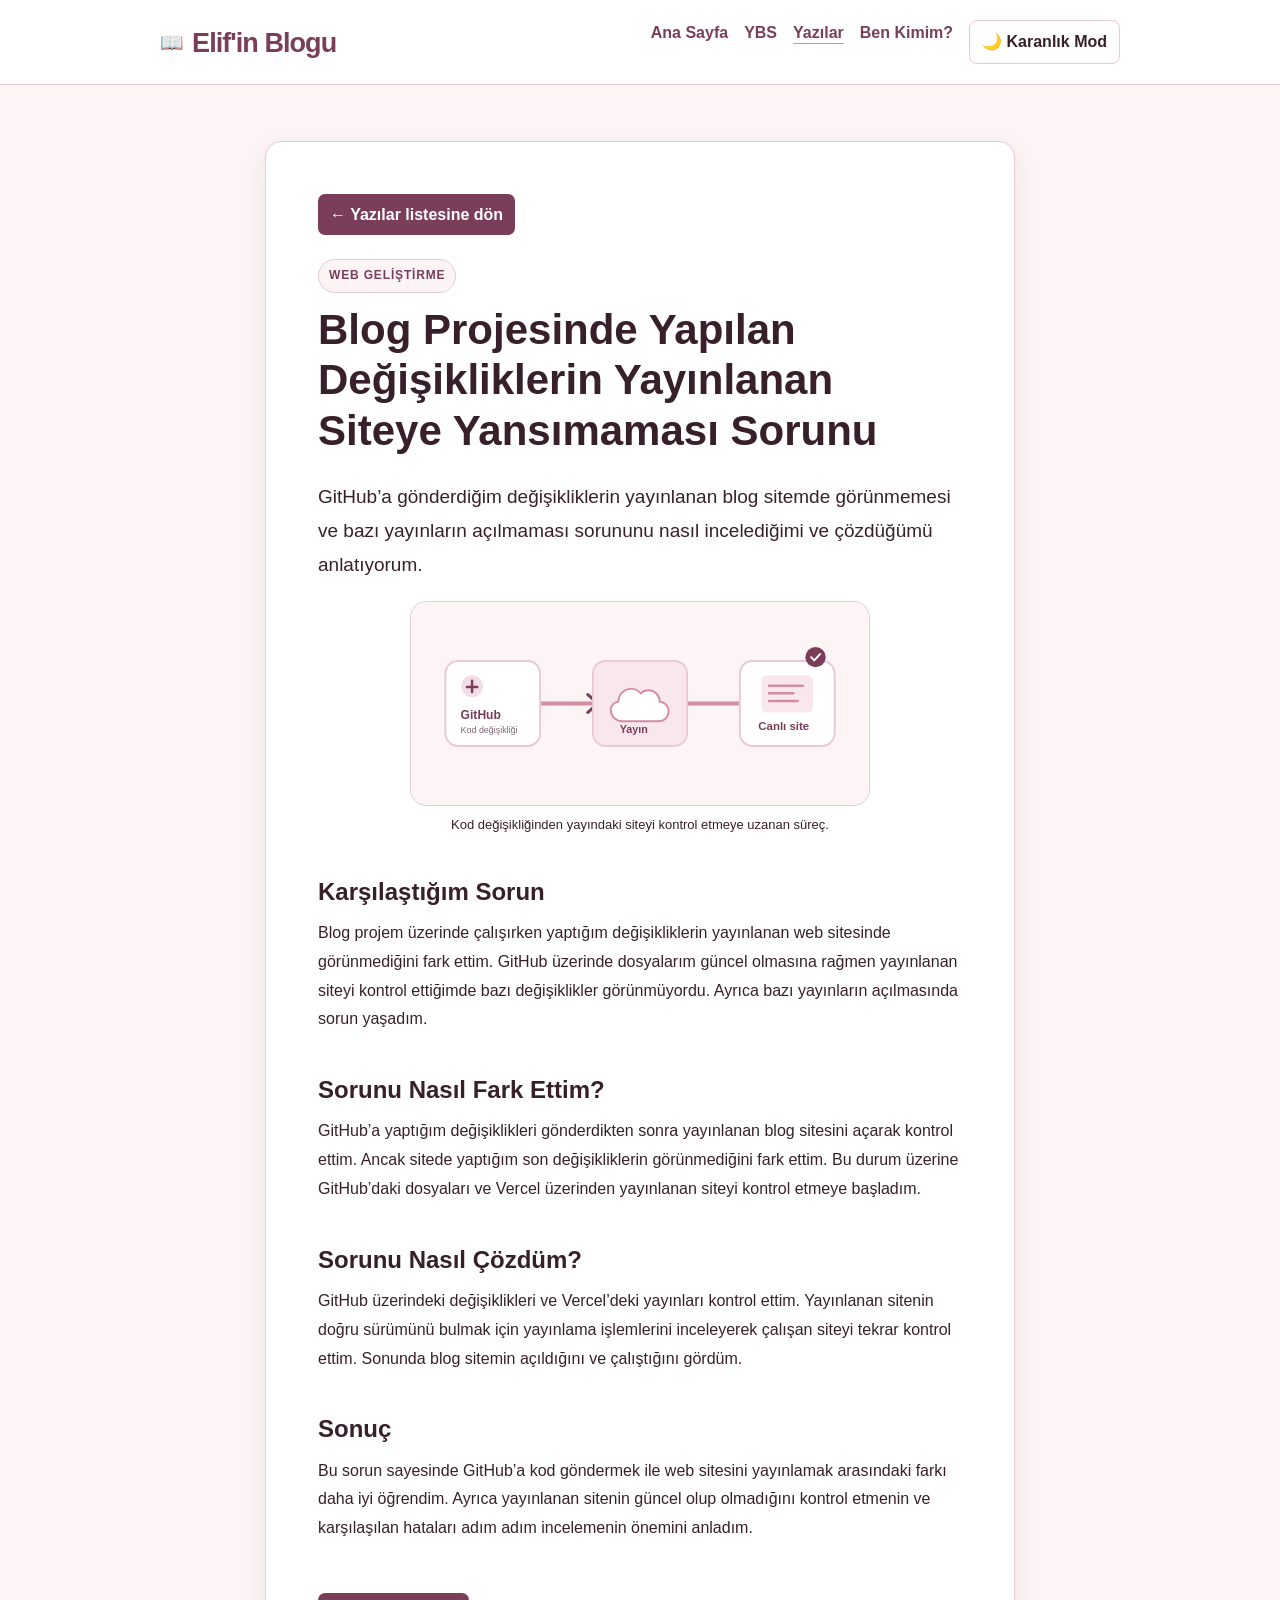
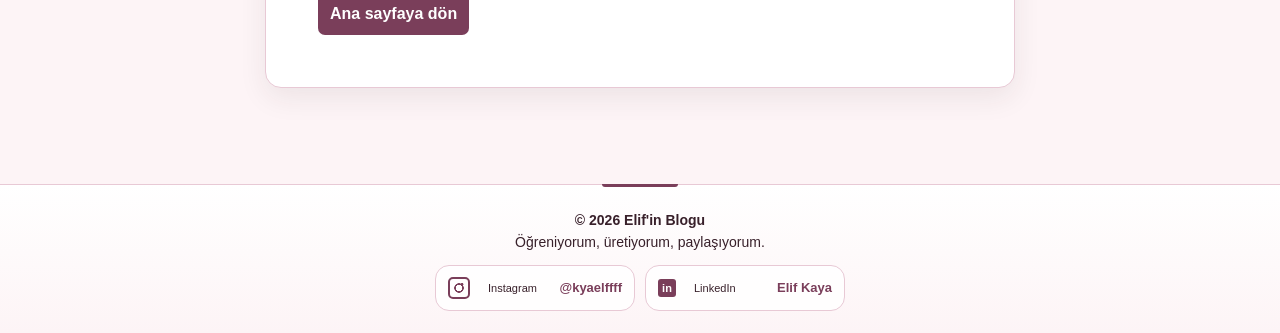
==== commit 10f4aa7e: "README dosyasının güncel hali,yapay zekadan alınıp değiştirilen kod" ====
--- a/blog-yayinlama-sorunu.html
+++ b/blog-yayinlama-sorunu.html
@@ -30,6 +30,10 @@
             <p class="etiket">WEB GELİŞTİRME</p>
             <h1>Blog Projesinde Yapılan Değişikliklerin Yayınlanan Siteye Yansımaması Sorunu</h1>
             <p class="ozet">GitHub’a gönderdiğim değişikliklerin yayınlanan blog sitemde görünmemesi ve bazı yayınların açılmaması sorununu nasıl incelediğimi ve çözdüğümü anlatıyorum.</p>
+            <figure class="yazi-gorsel">
+                <img src="blog-yayinlama-akisi.svg" alt="Kodun GitHub'dan bulut üzerinden yayınlanıp web sitesinde açılmasını gösteren çizim">
+                <figcaption>Kod değişikliğinden yayındaki siteyi kontrol etmeye uzanan süreç.</figcaption>
+            </figure>
 
             <h2>Karşılaştığım Sorun</h2>
             <p>Blog projem üzerinde çalışırken yaptığım değişikliklerin yayınlanan web sitesinde görünmediğini fark ettim. GitHub üzerinde dosyalarım güncel olmasına rağmen yayınlanan siteyi kontrol ettiğimde bazı değişiklikler görünmüyordu. Ayrıca bazı yayınların açılmasında sorun yaşadım.</p>
--- a/style.css
+++ b/style.css
@@ -2429,7 +2429,309 @@
     text-align: center;
 }
 
+.yazi-gorsel {
+    width: min(100%, 460px);
+    margin: 0 auto 34px;
+}
+
+.yazi-gorsel img {
+    display: block;
+    width: 100%;
+    height: auto;
+    border: 1px solid var(--kenarlik-rengi);
+    border-radius: 16px;
+    background: var(--sayfa-arkaplan);
+}
+
+.yazi-gorsel figcaption {
+    margin-top: 9px;
+    color: var(--metin-rengi);
+    font-size: 13px;
+    text-align: center;
+}
+
 .yazi-listesi-ust {
     margin-top: 0;
     margin-bottom: 24px;
 }
+
+/* YAZILAR SAYFASI */
+.yazilar-sayfasi {
+    width: min(100%, 1160px);
+    margin-inline: auto;
+    padding: 0 28px;
+}
+
+.yazilar-sayfasi .sayfa-baslik {
+    padding: 68px 0 36px;
+    text-align: center;
+}
+
+.yazilar-sayfasi .sayfa-baslik .etiket {
+    display: inline-block;
+    margin-bottom: 12px;
+    padding: 5px 12px;
+    border: 1px solid var(--kenarlik-rengi);
+    border-radius: 999px;
+    background: var(--kart-arkaplan);
+    color: var(--ana-renk);
+    font-size: 11px;
+    letter-spacing: .12em;
+}
+
+.yazilar-sayfasi .sayfa-baslik h1 {
+    margin-bottom: 10px;
+    font-size: clamp(36px, 5vw, 52px);
+    letter-spacing: -.04em;
+}
+
+.yazilar-sayfasi .sayfa-baslik p:last-child {
+    max-width: 520px;
+    margin: 0 auto;
+    font-size: 17px;
+}
+
+.yazi-filtreleri {
+    max-width: 100%;
+    padding: 0;
+    gap: 9px;
+}
+
+.yazi-filtre-dugmesi {
+    min-height: 38px;
+    padding: 7px 14px;
+    border-color: var(--kenarlik-rengi);
+    background: var(--kart-arkaplan);
+    color: var(--metin-rengi);
+    font-size: 14px;
+    font-weight: 600;
+    transition: color .18s ease, background-color .18s ease, border-color .18s ease, transform .18s ease;
+}
+
+.yazi-filtre-dugmesi:hover {
+    transform: translateY(-1px);
+}
+
+.yazi-filtre-dugmesi:hover,
+.yazi-filtre-dugmesi.aktif {
+    border-color: var(--ana-renk);
+    background: var(--ana-renk);
+    color: #FFFFFF;
+}
+
+.yazi-siralama {
+    max-width: 1060px;
+    width: fit-content;
+    margin: 24px 0 10px auto;
+    display: flex;
+    align-items: center;
+    justify-content: flex-end;
+    gap: 10px;
+}
+
+.yazi-siralama label {
+    color: var(--metin-rengi);
+    font-size: 13px;
+    font-weight: 600;
+}
+
+.yazi-siralama select {
+    min-height: 38px;
+    padding: 7px 34px 7px 12px;
+    border: 1px solid var(--kenarlik-rengi);
+    border-radius: 9px;
+    appearance: none;
+    background-color: var(--kart-arkaplan);
+    background-image: url("data:image/svg+xml,%3Csvg xmlns='http://www.w3.org/2000/svg' width='12' height='12' viewBox='0 0 12 12'%3E%3Cpath d='m2 4 4 4 4-4' fill='none' stroke='%237A3E5A' stroke-width='1.5'/%3E%3C/svg%3E");
+    background-repeat: no-repeat;
+    background-position: right 12px center;
+    color: var(--metin-rengi);
+    font: inherit;
+    font-size: 13px;
+    cursor: pointer;
+    transition: border-color .18s ease, box-shadow .18s ease;
+}
+
+.yazi-siralama select:hover,
+.yazi-siralama select:focus-visible {
+    border-color: var(--ana-renk);
+}
+
+.yazi-siralama select:focus-visible {
+    outline: none;
+    box-shadow: 0 0 0 3px var(--golge);
+}
+
+.yazi-listesi {
+    max-width: 1060px;
+    margin: 0 auto;
+    padding: 12px 0 64px;
+    display: grid;
+    grid-template-columns: repeat(3, minmax(0, 1fr));
+    align-items: stretch;
+    gap: 20px;
+}
+
+.yazi-listesi label[for="arama"] {
+    margin: 0 0 -12px;
+    color: var(--metin-rengi);
+    font-size: 14px;
+    font-weight: 600;
+    text-align: left;
+}
+
+.yazi-listesi #arama {
+    min-height: 48px;
+    padding: 11px 16px;
+    border-radius: 12px;
+    box-shadow: 0 4px 14px var(--golge);
+}
+
+.yazi-listesi #arama-sonucu,
+.yazi-listesi #yazilar-yukleniyor {
+    grid-column: 1 / -1;
+    text-align: center;
+}
+
+.yazi-karti {
+    min-width: 0;
+    min-height: 250px;
+    padding: 22px;
+    gap: 12px;
+    border: 1px solid var(--kenarlik-rengi);
+    border-radius: 18px;
+    background: var(--kart-arkaplan);
+    box-shadow: 0 8px 22px var(--golge);
+    transition: transform .18s ease, box-shadow .18s ease;
+}
+
+.yazi-karti:hover {
+    transform: translateY(-3px);
+    box-shadow: 0 14px 30px var(--golge);
+}
+
+.yazi-karti .yazi-karti-etiket {
+    display: flex;
+    flex-wrap: wrap;
+    align-items: center;
+    gap: 7px;
+    margin: 0;
+    letter-spacing: 0;
+}
+
+.yazi-karti .yazi-karti-etiket a {
+    display: inline-flex;
+    align-items: center;
+    margin: 0;
+    padding: 4px 9px;
+    border: 1px solid var(--kenarlik-rengi);
+    border-radius: 999px;
+    background: var(--sayfa-arkaplan);
+    color: var(--ana-renk);
+    font-size: 11px;
+    font-weight: 600;
+    line-height: 1.4;
+}
+
+.yazi-karti .yazi-karti-etiket a:hover,
+.yazi-karti .yazi-karti-etiket a:focus-visible {
+    border-color: var(--ana-renk);
+    background: var(--sayfa-arkaplan);
+    color: var(--buton-hover);
+}
+
+.yazi-karti h2 {
+    margin: 0;
+    font-size: 21px;
+    line-height: 1.35;
+}
+
+.yazi-karti p:not(.etiket) {
+    margin: 0;
+    font-size: 15px;
+    line-height: 1.7;
+}
+
+.yazi-karti details {
+    color: var(--metin-rengi);
+    font-size: 14px;
+}
+
+.yazi-karti details summary {
+    color: var(--ana-renk);
+    font-weight: 600;
+    cursor: pointer;
+}
+
+.yazi-karti > a {
+    margin-top: auto;
+    padding: 8px 12px;
+    border-radius: 9px;
+    background: var(--ana-renk);
+    color: #FFFFFF;
+    font-size: 14px;
+}
+
+.yazi-karti > a:hover,
+.yazi-karti > a:focus-visible {
+    background: var(--buton-hover);
+    color: #FFFFFF;
+}
+
+@media (max-width: 900px) {
+    .yazi-listesi {
+        grid-template-columns: repeat(2, minmax(0, 1fr));
+    }
+
+    .yazi-siralama {
+        max-width: 100%;
+    }
+}
+
+@media (max-width: 600px) {
+    .yazilar-sayfasi {
+        padding: 0 18px;
+    }
+
+    .yazilar-sayfasi .sayfa-baslik {
+        padding: 48px 0 28px;
+    }
+
+    .yazi-filtreleri {
+        justify-content: flex-start;
+        gap: 8px;
+    }
+
+    .yazi-filtre-dugmesi {
+        flex: 0 1 auto;
+        padding: 7px 11px;
+        font-size: 13px;
+    }
+
+    .yazi-siralama {
+        margin: 22px 0 8px auto;
+    }
+
+    .yazi-listesi {
+        grid-template-columns: 1fr;
+        gap: 14px;
+        padding-top: 10px;
+    }
+
+    .yazi-karti {
+        min-height: 0;
+        padding: 20px;
+    }
+}
+
+@media (prefers-reduced-motion: reduce) {
+    .yazi-filtre-dugmesi,
+    .yazi-karti {
+        transition: none;
+    }
+
+    .yazi-filtre-dugmesi:hover,
+    .yazi-karti:hover {
+        transform: none;
+    }
+}
